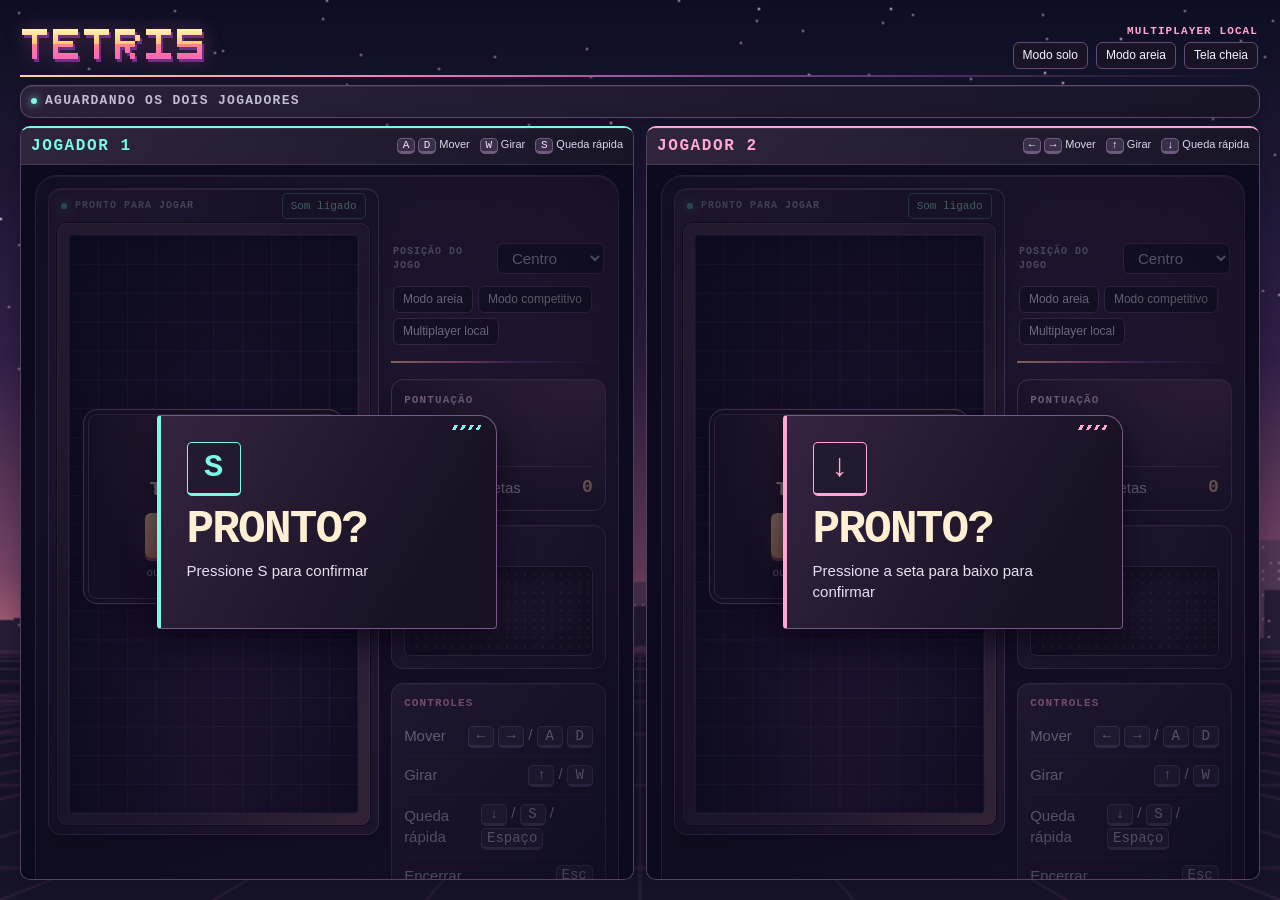
==== multiplayer.html @ 7e5f0b72 "asd" ====
<!DOCTYPE html>
<html lang="pt-BR">
<head>
  <meta charset="utf-8">
  <meta name="viewport" content="width=device-width, initial-scale=1">
  <title>Tetris multiplayer local</title>
  <link rel="stylesheet" href="tetris.css">
</head>
<body class="versus-page">
  <canvas id="skyline" aria-hidden="true"></canvas>
  <main class="arcade-shell versus-room">
    <header class="masthead">
      <h1 aria-label="Tetris"><canvas id="wordmark" width="188" height="35" aria-hidden="true">Tetris</canvas></h1>
      <div class="versus-mode">
        <h2>Multiplayer local</h2>
        <nav aria-label="Opções do multiplayer">
          <a id="solo-link" href="index.html">Modo solo</a>
          <a id="versus-mode-link" href="?areia">Modo areia</a>
          <button id="fullscreen-toggle" type="button" hidden>Tela cheia</button>
        </nav>
      </div>
    </header>
    <div class="card versus-match">
      <div class="status" id="match-status" role="status" data-state="loading">Carregando tabuleiros…</div>
    </div>
    <div class="versus-players">
      <section class="versus-player" aria-labelledby="player-one">
        <div class="card versus-controls">
          <h2 id="player-one">Jogador 1</h2>
          <div class="versus-keys"><span><kbd>A</kbd> <kbd>D</kbd> Mover</span><span><kbd>W</kbd> Girar</span><span><kbd>S</kbd> Queda rápida</span></div>
        </div>
        <div class="versus-field">
          <iframe title="Tabuleiro do jogador 1" allow="autoplay" tabindex="-1" inert></iframe>
          <div class="ready-overlay" hidden>
            <div class="ready-card">
              <kbd class="ready-key">S</kbd>
              <strong class="ready-title">Pronto?</strong>
              <span class="ready-instruction">Pressione S para confirmar</span>
            </div>
          </div>
        </div>
      </section>
      <section class="versus-player" aria-labelledby="player-two">
        <div class="card versus-controls">
          <h2 id="player-two">Jogador 2</h2>
          <div class="versus-keys"><span><kbd>←</kbd> <kbd>→</kbd> Mover</span><span><kbd>↑</kbd> Girar</span><span><kbd>↓</kbd> Queda rápida</span></div>
        </div>
        <div class="versus-field">
          <iframe title="Tabuleiro do jogador 2" allow="autoplay" tabindex="-1" inert></iframe>
          <div class="ready-overlay" hidden>
            <div class="ready-card">
              <kbd class="ready-key">↓</kbd>
              <strong class="ready-title">Pronto?</strong>
              <span class="ready-instruction">Pressione a seta para baixo para confirmar</span>
            </div>
          </div>
        </div>
      </section>
    </div>
  </main>
  <script src="wordmark.js"></script>
  <script src="skyline.js"></script>
  <script src="lateral-controls.js"></script>
  <script>
    drawWordmark(document.getElementById('wordmark'));
    const skyline = document.getElementById('skyline');
    drawSkyline(skyline);
    window.addEventListener('resize', () => drawSkyline(skyline));
    const boards = Array.from(document.querySelectorAll('iframe'));
    const sandMatch = new URLSearchParams(location.search).has('areia');
    if (sandMatch) {
      document.title = 'Tetris · Multiplayer de areia';
      document.querySelector('.versus-mode h2').textContent = 'Multiplayer de areia';
      document.getElementById('solo-link').href = 'index.html?areia';
      const modeLink = document.getElementById('versus-mode-link');
      modeLink.href = 'multiplayer.html';
      modeLink.textContent = 'Modo clássico';
    }
    const players = boards.map(board => board.closest('.versus-player'));
    const status = document.getElementById('match-status');
    const readyOverlays = players.map(player => player.querySelector('.ready-overlay'));
    const confirmed = [false, false];
    const fullscreen = document.getElementById('fullscreen-toggle');
    if (document.fullscreenEnabled) {
      fullscreen.hidden = false;
      fullscreen.addEventListener('click', async () => {
        try {
          if (document.fullscreenElement) await document.exitFullscreen();
          else await document.documentElement.requestFullscreen();
        } catch {
          fullscreen.textContent = 'Tentar tela cheia novamente';
        }
      });
      document.addEventListener('fullscreenchange', () => {
        fullscreen.textContent = document.fullscreenElement ? 'Sair da tela cheia' : 'Tela cheia';
      });
    }
    const controls = [
      {KeyA: 'LEFT', KeyD: 'RIGHT', KeyW: 'UP', KeyS: 'hard-drop'},
      {ArrowLeft: 'LEFT', ArrowRight: 'RIGHT', ArrowUp: 'UP', ArrowDown: 'hard-drop'}
    ];
    const lateralControls = boards.map(board => createLateralControls(action => {
      board.contentWindow.postMessage({type: 'tetris-move', action}, '*');
    }));
    let loaded = 0;
    let playing = false;
    let round = 0;

    boards.forEach(board => {
      board.addEventListener('load', () => {
        if (++loaded === boards.length) {
          showReadyOverlays();
          status.textContent = 'Aguardando os dois jogadores';
          status.dataset.state = 'ready';
        }
      }, {once: true});
      board.src = sandMatch ? 'index.html?versus&areia' : 'index.html?versus';
    });

    function showReadyOverlays() {
      readyOverlays.forEach((overlay, player) => {
        confirmed[player] = false;
        overlay.hidden = false;
        overlay.classList.remove('is-ready');
        overlay.querySelector('.ready-title').textContent = 'Pronto?';
      });
    }

    function startMatch() {
      playing = true;
      readyOverlays.forEach(overlay => { overlay.hidden = true; });
      players.forEach(player => player.classList.remove('is-winner'));
      status.textContent = 'Partida em andamento';
      status.dataset.state = 'playing';
      round++;
      boards.forEach(board => board.contentWindow.postMessage({type: 'tetris-start', round}, '*'));
    }

    document.addEventListener('keydown', event => {
      if (loaded !== boards.length || event.ctrlKey || event.altKey || event.metaKey) return;
      const player = controls.findIndex(keys => Object.hasOwn(keys, event.code));
      if (player === -1) return;
      const action = controls[player][event.code];
      if (!playing && action !== 'hard-drop') return;
      event.preventDefault();
      if (action === 'hard-drop' && event.repeat) return;
      if (!playing) {
        if (confirmed[player]) return;
        confirmed[player] = true;
        readyOverlays[player].classList.add('is-ready');
        readyOverlays[player].querySelector('.ready-title').textContent = 'Pronto!';
        status.textContent = 'Jogador ' + (player + 1) + ' pronto. Aguardando o outro jogador.';
        status.dataset.state = 'ready';
        if (confirmed.every(Boolean)) startMatch();
        return;
      }
      if (action === 'LEFT' || action === 'RIGHT') {
        lateralControls[player].press(event, action);
        return;
      }
      boards[player].contentWindow.postMessage({type: 'tetris-move', action}, '*');
    });

    window.addEventListener('message', event => {
      if (!playing || event.data?.type !== 'tetris-loss' || event.data.round !== round) return;
      const loser = boards.findIndex(board => board.contentWindow === event.source);
      if (loser === -1) return;
      const winner = 1 - loser;
      playing = false;
      lateralControls.forEach(control => control.clear());
      players[winner].classList.add('is-winner');
      boards[winner].contentWindow.postMessage({type: 'tetris-stop'}, '*');
      status.textContent = 'Jogador ' + (winner + 1) + ' venceu!';
      status.dataset.state = 'finished';
      showReadyOverlays();
    });
  </script>
</body>
</html>
---- tetris.css ----
:root {
  color-scheme: dark;
  --cyan: #7ef7e8;
  --pink: #ffa9d2;
  --gold: #ffe0a3;
  --muted: #b3a9c9;
  --mono: "Lucida Console", "Courier New", monospace;
}
* { box-sizing: border-box; }
body { margin: 0; min-height: 100vh; display: flow-root; font: 15px/1.4 Helvetica, Arial, sans-serif; color: #f8f3ff; background: #110d27; }
#skyline { position: fixed; inset: 0; width: 100%; height: 100%; z-index: -1; pointer-events: none; }
#tetris {
  width: min(calc(100% - 36px), clamp(500px, calc(50vh + 190px), 750px));
  margin: clamp(12px, 2.5vh, 32px) auto;
  padding: clamp(12px, 2vw, 24px);
}
.arcade-shell {
  border: 1px solid #765886; border-radius: 22px;
  background: radial-gradient(ellipse at top right, #47284d, transparent 52%), linear-gradient(150deg, #292037, #171326 62%, #22182e);
  box-shadow: inset 0 1px #f1c6f448, inset 0 -5px #0c0a15, 0 24px 70px #070311a8;
}
#tetris[data-position="left"] { margin-left: min(1vw, 16px); margin-right: auto; }
#tetris[data-position="right"] { margin-right: min(1vw, 16px); margin-left: auto; }
.masthead { display: flex; position: relative; align-items: center; justify-content: space-between; gap: 12px; padding: 4px 2px 18px; margin-bottom: 16px; }
.masthead::after { content: ""; position: absolute; bottom: 0; left: 0; right: 0; height: 2px; background: linear-gradient(90deg, #fed596, #ef78b8 32%, #6c4584 58%, transparent); }
h1 { width: min(55%, 280px); margin: 0; }
#wordmark { width: 100%; display: block; image-rendering: pixelated; filter: drop-shadow(0 0 9px #ee719f40); }
.position-menu { display: grid; gap: 4px; }
.position-menu label, h2, .status, summary { font: bold 11px/1.4 var(--mono); letter-spacing: .1em; text-transform: uppercase; }
.position-menu label, summary { color: var(--muted); }
select, button { font: inherit; cursor: pointer; }
.position-menu select { color: #eee7ff; background: #191425; border: 1px solid #604b75; border-radius: 6px; padding: 5px 10px; }
.console { display: grid; grid-template-columns: minmax(0, 1.35fr) minmax(0, 1fr); align-items: start; gap: clamp(10px, 2vw, 22px); }
.cabinet { padding: 0 8px 9px; border: 1px solid #74567f; border-radius: 12px; background: linear-gradient(120deg, #513454, #241b33 38%, #372640); box-shadow: inset 0 1px #efb6df65, 0 3px 0 #100c18, 0 9px 20px #08061070; }
.screen-bar { display: flex; justify-content: space-between; align-items: center; gap: 5px; padding: 4px; }
#sound {
  flex: none; padding: 5px 8px; border: 1px solid #78627f; border-radius: 5px;
  color: #e8e0ee; background: #261e31; font: 11px/1.3 var(--mono);
}
#sound[aria-pressed="true"] { color: #aff6df; border-color: #517d79; }
#sound:hover { background: #393042; }
.marquee-frame {
  --rail: clamp(12px, 1.25vw, 18px);
  position: relative;
  padding: var(--rail);
  border-radius: 9px;
  background: linear-gradient(135deg, #61445b, #332336 43%, #49314a 80%, #714e58);
  box-shadow: inset 0 0 0 1px #b785884d, 0 0 0 1px #100d1b;
}
#marquee-lights {
  position: absolute;
  inset: calc(var(--rail) / 2);
  pointer-events: none;
}
#marquee-lights i {
  position: absolute;
  width: calc(var(--rail) * .66);
  aspect-ratio: 1;
  transform: translate(-50%, -50%);
  border-radius: 50%;
  background: radial-gradient(circle at 36% 30%, #fff5e2 3%, var(--lamp) 36%, #5e394f 88%);
  box-shadow: 0 1px 2px #100b17, 0 0 0 1px #251b29;
  opacity: .65;
}
.celebrating .marquee-frame {
  background: linear-gradient(125deg, #ad7050, #ab527b, #6b6980);
  box-shadow: 0 0 8px #ffb17e, 0 0 23px #ff82ba7a, inset 0 0 0 1px #ffe0b1;
}
.celebrating.combo-lit .marquee-frame {
  background: linear-gradient(125deg, #ffd78c, #c85b96 50%, #9d88df);
  box-shadow: 0 0 6px #ffe5b0, 0 0 18px #ff9fb0, 0 0 34px #c562c27a;
}
.celebrating #marquee-lights i {
  opacity: 1;
  background: radial-gradient(circle, #fffbe9 22%, var(--lamp) 67%, #ce8c77);
  box-shadow: 0 0 4px 1px var(--lamp), 0 0 10px 3px var(--lamp);
  animation: casino-chase 1.2s ease-in-out var(--delay) 2;
}
@keyframes casino-chase {
  0%, 100% { opacity: 1; transform: translate(-50%, -50%) scale(1.12); }
  52% { opacity: .42; transform: translate(-50%, -50%) scale(.85); }
}
.score-pulse #marquee-lights i {
  animation: score-light 300ms ease-out var(--score-delay);
}
@keyframes score-light {
  0%, 100% { opacity: .65; }
  28% {
    opacity: 1;
    transform: translate(-50%, -50%) scale(1.2);
    box-shadow: 0 0 4px 1px var(--lamp), 0 0 9px var(--lamp);
  }
}
@media (prefers-reduced-motion: reduce) {
  .celebrating #marquee-lights i, .score-pulse #marquee-lights i { animation: none; }
}
.status { display: flex; align-items: center; gap: 8px; color: #c4bcd3; font-size: 10px; }
.status::before { content: ""; width: 6px; height: 6px; background: var(--cyan); border-radius: 100%; box-shadow: 0 0 8px #42ffe4; }
.well { overflow: hidden; position: relative; border-radius: 4px; box-shadow: 0 0 0 1px #4f4265;
  background-color: #100d20;
  background-image: linear-gradient(90deg, #baa4e024 1px, transparent 1px), linear-gradient(#baa4e024 1px, transparent 1px), radial-gradient(ellipse at bottom, #301a40, transparent 78%);
  background-size: 10% 5%, 10% 5%, cover;
}
#canvas { display: block; width: 100%; height: auto; aspect-ratio: 1 / 2; }
.well::after {
  content: ""; position: absolute; inset: 0; pointer-events: none; border-radius: inherit;
  box-shadow: inset 0 2px 10px #07051488, inset 0 0 0 1px #80749344;
}
#clear-effects { position: absolute; inset: 0; pointer-events: none; }
.clear-callout {
  position: absolute; left: 50%; z-index: 1; white-space: nowrap;
  padding: .24em .6em; border-radius: 4px;
  color: #fff0ba; background: #231326ed;
  border: 1px solid #cb9465; box-shadow: 0 0 12px #f1a76450;
  font: bold clamp(13px, 1.9vw, 24px)/1.1 var(--mono);
  letter-spacing: .03em; text-transform: uppercase;
  animation: reward-rise 900ms ease-out both;
}
.combo-lit .clear-callout { border-color: #f6a6d1; color: #ffdaed; }
.combo-lit .sand-combo-callout {
  display: grid;
  justify-items: center;
  gap: 4px;
  padding: .4em .75em;
  border-color: #ffd895;
  border-radius: 8px;
  background: linear-gradient(145deg, #502a49, #21132b);
  color: #fff1c8;
  font-size: clamp(12px, 5vw, 34px);
  box-shadow: 0 0 24px #f6a6d16b;
  animation-duration: 1050ms;
}
.sand-combo-callout span { color: #ffe0a3; font-size: .55em; }
@keyframes reward-rise {
  0% { opacity: 0; transform: translate(-50%, 4px) scale(.86); }
  18% { opacity: 1; transform: translate(-50%, -4px) scale(1.05); }
  60% { opacity: 1; transform: translate(-50%, -8px); }
  100% { opacity: 0; transform: translate(-50%, -24px); }
}
#clear-effects i {
  position: absolute; width: 10%; height: 5%;
}
#clear-effects .sand-sweep {
  width: 100%;
  height: 2px;
  background: #fff1c8;
  box-shadow: 0 0 9px 2px var(--piece-color);
  transform-origin: left center;
  animation: sand-sweep 460ms ease-out both;
}
@keyframes sand-sweep {
  0% { transform: scaleX(0); opacity: 0; }
  48% { transform: scaleX(1); opacity: .95; }
  100% { transform: scaleX(1); opacity: 0; }
}
#clear-effects .sand-sweep-vertical {
  width: 2px;
  height: 100%;
  transform-origin: center top;
  animation-name: sand-sweep-vertical;
}
#clear-effects .sand-sweep-reverse { transform-origin: right center; }
#clear-effects .sand-sweep-vertical.sand-sweep-reverse { transform-origin: center bottom; }
@keyframes sand-sweep-vertical {
  0% { transform: scaleY(0); opacity: 0; }
  48% { transform: scaleY(1); opacity: .95; }
  100% { transform: scaleY(1); opacity: 0; }
}
#clear-effects .sand-dust {
  width: 4px;
  height: 4px;
  border-radius: 50%;
  background: var(--piece-color);
  box-shadow: 0 0 7px var(--piece-color), 4px 4px 0 -1px var(--piece-color), -4px -3px 0 -1px var(--piece-color);
  animation: sand-dust 450ms ease-out backwards;
}
@keyframes sand-dust {
  0% { opacity: .85; transform: scale(.65); }
  19% { opacity: 1; transform: translateY(-4px) scale(1.45); }
  100% { opacity: 0; transform: translate(var(--drift), var(--lift)) scale(.2); }
}
.drop-trail {
  background: linear-gradient(to bottom, transparent, var(--piece-color));
  border-radius: 0 0 20% 20%;
  transform-origin: bottom center;
  animation: drop-streak 230ms cubic-bezier(.16,.75,.23,1) both;
}
@keyframes drop-streak {
  from { opacity: .56; transform: scale(.74, 1); }
  to { opacity: 0; transform: scale(.88, .04); }
}
.drop-impact {
  background: radial-gradient(ellipse at center, #fff9, transparent 65%);
  border-bottom: 2px solid var(--piece-color);
  box-shadow: 0 3px 8px var(--piece-color);
  transform-origin: bottom center;
  animation: drop-impact 180ms ease-out both;
}
@keyframes drop-impact {
  from { opacity: .9; transform: scale(.8, .35); }
  to { opacity: 0; transform: scale(1.5, .8); }
}
.clear-sweep {
  background: linear-gradient(90deg, transparent, var(--piece-color), transparent);
  transform-origin: center;
  animation: clear-sweep 240ms ease-out both;
}
@keyframes clear-sweep {
  from { opacity: .8; transform: scale(.12, .7); }
  to { opacity: 0; transform: scale(1, .15); }
}
.lock-glint {
  border: 2px solid var(--piece-color);
  box-shadow: inset 0 3px 0 #fff8, 0 0 7px var(--piece-color);
  animation: settle 180ms ease-out both;
}
@keyframes settle {
  from { opacity: .85; transform: translateY(-6%); }
  to { opacity: 0; transform: translateY(0); }
}
.clear-fragment {
  border: 1px solid #fff9; border-radius: 2px;
  background: linear-gradient(145deg, #fff9, transparent 55%), var(--piece-color);
  animation: scatter 460ms ease-out both;
}
@keyframes scatter {
  0% { opacity: .95; transform: scale(.96); }
  24% { opacity: 1; transform: translateY(-8%) scale(.83); box-shadow: 0 0 8px var(--piece-color); }
  70% { opacity: .85; }
  100% { opacity: 0; transform: translate(var(--drift), -150%) rotate(var(--spin)) scale(.15); }
}
#start {
  position: absolute; top: 47%; left: 5%; right: 5%; transform: translateY(-50%);
  padding: clamp(15px, 3vh, 28px) 8px; text-align: center;
  border: 1px solid #95708c; border-radius: 14px;
  background: radial-gradient(ellipse at 50% 0, #583348, transparent 70%), #1a1428;
  box-shadow: inset 0 0 0 4px #1c1526, inset 0 0 0 5px #624258, 0 12px 30px #080511b0;
}
.arcade-stick {
  position: relative; display: block; margin: 0 auto 10px; width: 53px; height: 37px;
  background: linear-gradient(135deg, #95ede5, #659db0) 0 100% / 100% 6px no-repeat,
              linear-gradient(90deg, #786690, #ece1ed 50%, #786690) 13px 19px / 5px 14px no-repeat,
              linear-gradient(#ffcf8a, #e69779) 36px 27px / 10px 5px no-repeat;
  filter: drop-shadow(0 2px 0 #513952);
}
.arcade-stick::before {
  content: ""; position: absolute; top: 0; left: 5px; width: 21px; height: 21px;
  border-radius: 50%; background: radial-gradient(circle at 32% 25%, #ffdeec 0 8%, #ff97c0 17%, #e95892 53%, #8c3568 83%);
}
#prompt { display: block; font: 900 clamp(20px, 3vw, 34px)/1.15 var(--mono); letter-spacing: -.07em; text-transform: uppercase; color: #fff0d4; }
button { border: 0; touch-action: manipulation; }
.arcade-play { padding: 12px 20px; border: 0; border-radius: 6px; color: #261728; background: linear-gradient(#ffdc9a, #ffab79); box-shadow: 0 3px #aa5a60, 0 4px 20px #e889572b; font-weight: 800; }
#play { margin: 12px auto 8px; }
.arcade-play:hover:not(:disabled) { filter: brightness(1.12); }
.arcade-play:active:not(:disabled), .touch button:active { transform: translateY(2px); }
:focus-visible { outline: 3px solid var(--cyan); outline-offset: 3px; }
#start small { display: block; color: var(--muted); font: 11px var(--mono); }
#start kbd { font-size: 10px; border-bottom-width: 2px; }
#menu { display: grid; gap: 14px; }
.card { border: 1px solid #604a70; border-radius: 12px; padding: clamp(12px, 2vw, 21px); background: linear-gradient(135deg, #342641, #20192d); box-shadow: inset 0 1px #ffffff13, 0 3px 10px #09061335; }
h2 { margin: 0 0 12px; color: var(--pink); }
.scoring { background: radial-gradient(ellipse at top right, #61405a, transparent 72%), #251a32; border-color: #765473; }
.scoring h2 { color: #dfbfd8; }
#line-bonus {
  color: #ffe3a2;
  font: bold clamp(11px, 1.3vw, 15px)/1.3 var(--mono);
}
#line-bonus:not(:empty) { margin-top: 8px; }
.celebrating .scoring {
  border-color: #ffd895;
  box-shadow: 0 0 16px #ffc76455;
  background: linear-gradient(120deg, #4e3538, #392337);
}
.celebrating #score { color: #ffe8aa; text-shadow: 0 0 14px #fbc26588; }
#score { display: block; font: bold clamp(30px, 4vw, 55px)/1 var(--mono); font-variant-numeric: tabular-nums; letter-spacing: -.06em; color: var(--gold); text-shadow: 0 0 12px #f8ac6355; }
.row-count, .controls div { display: flex; justify-content: space-between; align-items: center; gap: 4px; }
.row-count { margin-top: 16px; padding-top: 10px; border-top: 1px solid #604660; color: #ded0e8; }
.row-count b { color: #ffcf93; font: bold 18px var(--mono); }
#upcoming { display: block; width: 100%; height: 90px; border-radius: 6px; background: radial-gradient(#56415d 1px, transparent 1px) center / 9px 9px, radial-gradient(ellipse, #302137, #191421); box-shadow: inset 0 0 0 1px #5c4767, inset 0 2px 10px #100b17aa; }
.controls div { margin-top: 7px; color: #ded5ea; }
.controls div + div { border-top: 1px solid #ad85c023; padding-top: 7px; }
kbd, .touch button { color: #f1e8ff; background: #3b304b; border: 1px solid #715a82; border-bottom-width: 3px; border-radius: 5px; }
kbd { display: inline-block; min-width: 26px; padding: 1px 5px; text-align: center; font: 14px var(--mono); }
details { margin-top: 18px; }
summary { width: fit-content; cursor: pointer; font-size: 10px; }
#stats { margin-top: 8px; }
.touch { display: none; }
#hard-drop {
  color: #281a27; font: bold 13px var(--mono);
  background: linear-gradient(#ffde99, #ffad7e); border-color: #ac6a65;
}
@media (min-width: 581px) {
  #tetris {
    display: grid;
    grid-template-columns: minmax(0, 1fr) clamp(195px, calc(8vh + 158px), 270px);
    grid-template-rows: auto auto 1fr auto;
    grid-template-areas: "board head" "board panel" "board stats" "touch touch";
    column-gap: clamp(12px, 2vw, 24px);
    width: min(calc(100% - 28px), calc(50vh + 280px), 930px);
    padding: clamp(12px, 1.4vw, 20px);
    margin-top: clamp(8px, 1.4vh, 18px);
    margin-bottom: clamp(8px, 1.4vh, 18px);
  }
  .console { display: contents; }
  .cabinet { grid-area: board; align-self: start; }
  .masthead { grid-area: head; display: grid; gap: 12px; }
  h1 { width: 100%; }
  .position-menu { grid-template-columns: auto 1fr; align-items: center; gap: 8px; }
  .position-menu label { font-size: 10px; }
  #menu { grid-area: panel; }
  details { grid-area: stats; align-self: start; }
  .touch { grid-area: touch; margin-top: 10px; }
}
@media (pointer: coarse), (max-width: 580px) {
  .touch { display: grid; grid-column: 1 / -1; grid-template-columns: repeat(4, minmax(0, 1fr)) minmax(65px, 1.5fr); gap: 5px; }
  .touch button { font-size: 22px; min-height: 44px; }
  .controls, #start small { display: none; }
}
@media (max-width: 580px) {
  #tetris { width: calc(100% - 20px); padding: 10px; margin-top: 12px; border-radius: 14px; }
  .console { grid-template-columns: minmax(0, 1fr); gap: 8px; }
  .cabinet {
    grid-row: 2; justify-self: center;
    width: 100%; max-width: max(215px, calc(50svh - 92px));
  }
  .masthead { margin-bottom: 12px; padding-bottom: 10px; }
  .position-menu label, h2, .status { font-size: 9px; }
  #sound { padding: 5px; font-size: 10px; }
  .cabinet { padding: 0 4px 5px; }
  .arcade-stick { margin-bottom: 5px; }
  .card { padding: 9px; }
  #menu { grid-row: 1; grid-template-columns: minmax(0, 1.6fr) minmax(0, 1fr); gap: 8px; }
  #menu h2 { margin-bottom: 4px; }
  .scoring { position: relative; }
  #line-bonus:not(:empty) { position: absolute; inset: auto 6px 7px; margin: 0; padding: 2px; background: #392337; }
  #score { font-size: clamp(25px, 7vw, 33px); }
  #upcoming { height: 45px; }
  .row-count { margin-top: 4px; padding-top: 3px; font-size: 12px; }
  .row-count b { font-size: 14px; }
  #play { padding: 10px 13px; }
}
.solo-mode { display: flex; flex-wrap: wrap; gap: 5px; }
.solo-mode a, .versus-room a { color: var(--cyan); }
@media (max-width: 580px) {
  #tetris .masthead { flex-wrap: wrap; }
}
.versus-page #skyline { z-index: 0; }
.versus-room {
  position: relative;
  width: 100%;
  height: 100dvh;
  min-height: 760px;
  margin: 0;
  padding: clamp(8px, 2vw, 20px);
  border-radius: 0;
  border: 0;
  background: transparent;
  box-shadow: none;
  display: flex;
  flex-direction: column;
}
.versus-room .masthead { display: flex; margin-bottom: 8px; padding-bottom: 8px; }
.versus-room h1 { width: clamp(86px, 24vw, 188px); }
.versus-mode { text-align: right; }
.versus-mode h2 { margin: 0 0 3px; }
.versus-mode nav { display: flex; align-items: center; justify-content: flex-end; gap: 8px; }
.solo-mode a, .versus-mode nav a, #fullscreen-toggle {
  display: inline-block;
  padding: 5px 9px; border-radius: 6px;
  border: 1px solid #604b75; background: #191425; color: inherit;
  font-size: 12px; line-height: 1.25; text-decoration: none; white-space: nowrap;
}
#fullscreen-toggle[hidden] { display: none; }
.solo-mode a:hover, .versus-mode nav a:hover, #fullscreen-toggle:hover { border-color: var(--pink); }
.versus-room :focus-visible { outline: 2px solid var(--cyan); outline-offset: 3px; }
.versus-match {
  display: flex; align-items: center; justify-content: space-between; gap: 8px;
  margin-bottom: 8px; padding: 6px 10px;
  background: linear-gradient(110deg, #2b203b, #171426);
}
#match-status { font-size: clamp(10px, 1.4vw, 13px); }
#match-status::before { flex: 0 0 6px; background: #837792; box-shadow: none; }
#match-status[data-state="ready"]::before,
#match-status[data-state="playing"]::before { background: var(--cyan); box-shadow: 0 0 8px var(--cyan); }
#match-status[data-state="finished"] { color: #ffe0a3; }
#match-status[data-state="finished"]::before { background: #ffe0a3; box-shadow: 0 0 8px #ffe0a3; }
.versus-players { flex: 1; min-height: 0; display: grid; grid-template-columns: repeat(2, minmax(0, 1fr)); gap: clamp(4px, 1vw, 12px); }
.versus-player {
  --player-color: var(--cyan);
  display: flex; flex-direction: column; min-width: 0; min-height: 0;
  border: 1px solid #53435f; border-top: 2px solid var(--player-color); border-radius: 10px;
  background: linear-gradient(#160f2c70, #100d2528); overflow: hidden;
  box-shadow: 0 4px 22px #09061355;
}
.versus-player:nth-child(2) { --player-color: var(--pink); }
.versus-player.is-winner { border-color: var(--player-color); box-shadow: 0 0 14px var(--player-color); }
.versus-controls {
  display: flex; align-items: center; flex-wrap: wrap; justify-content: space-between; gap: 4px 10px;
  padding: 7px 10px; border: 0; border-radius: 0; border-bottom: 1px solid #ffffff1c;
  background: linear-gradient(120deg, #30253d, #181527);
}
.versus-controls h2 { margin: 0; color: var(--player-color); font-size: clamp(11px, 1.4vw, 16px); }
.versus-keys { display: flex; flex-wrap: wrap; gap: 3px 10px; color: #ded4eb; font-size: 11px; }
.versus-keys span { white-space: nowrap; }
.versus-keys kbd { min-width: 18px; padding: 0 3px; font-size: 11px; }
.versus-field { position: relative; flex: 1; min-height: 0; }
.versus-field iframe {
  display: block; width: 100%; height: 100%;
  border: 0; pointer-events: none;
}
.ready-overlay:not([hidden]) {
  position: absolute; inset: 0;
  display: grid; place-items: center;
  padding: clamp(4px, 2vw, 20px);
  background: radial-gradient(ellipse at center, #19102c72, #0c0a1dc9);
}
.ready-card {
  position: relative; display: grid; justify-items: start; align-content: center; gap: 7px;
  width: min(100%, 340px); padding: clamp(12px, 2vw, 26px);
  border: 1px solid #765b84; border-left: 4px solid var(--player-color);
  border-radius: 4px 18px 4px 4px;
  background: linear-gradient(120deg, #342440, #191225 75%);
  box-shadow: 0 14px 32px #070513af;
}
.ready-card::after {
  content: ""; position: absolute; top: 9px; right: 12px; width: 34px; height: 5px;
  background: repeating-linear-gradient(118deg, transparent 0 4px, var(--player-color) 4px 7px);
}
.ready-key {
  display: grid; place-items: center; width: clamp(34px, 5vw, 54px); aspect-ratio: 1;
  padding: 0; margin-bottom: 4px; border-color: var(--player-color); color: var(--player-color);
  background: #221a2e; font: bold clamp(20px, 3vw, 32px)/1 var(--mono);
}
.ready-title {
  font: 900 clamp(18px, 4.5vw, 46px)/1 var(--mono);
  letter-spacing: -.04em; text-transform: uppercase; color: #fff0d4;
}
.ready-instruction { color: #e8dff2; font-size: clamp(11px, 2.4vw, 15px); }
.ready-instruction { min-height: 2.8em; }
.ready-overlay.is-ready .ready-card { border-color: var(--player-color); }
.ready-overlay.is-ready .ready-title { color: var(--player-color); }
.ready-overlay.is-ready .ready-instruction { visibility: hidden; }
.ready-overlay.is-ready .ready-key { background: var(--player-color); color: #1a1428; }
.versus-board { background: transparent; }
.versus-board #skyline { display: none; }
.versus-board #tetris {
  --versus-sidebar: clamp(64px, 19vw, 128px);
  width: min(100%, calc(62.5vh + var(--versus-sidebar) + 4px));
  display: block;
  margin: 0 auto;
  padding: 6px;
  border: 0;
  background: transparent;
  box-shadow: none;
}
.versus-board .console {
  display: grid;
  grid-template: "board panel" auto / minmax(0, 1fr) var(--versus-sidebar);
  gap: 4px;
}
.versus-board .cabinet { grid-area: board; max-width: none; padding: 0 4px 5px; }
.versus-board #canvas { aspect-ratio: 5 / 8; }
.versus-board .screen-bar { display: none; }
.versus-board #menu { grid-area: panel; display: grid; align-content: start; gap: 5px; }
.versus-board .card { min-width: 0; padding: clamp(4px, 1.4vw, 9px); }
.versus-board #menu h2 { overflow-wrap: anywhere; }
.versus-board #score { font-size: clamp(10px, 5vw, 24px); }
.versus-board #line-bonus:not(:empty) { position: static; overflow-wrap: anywhere; }
.versus-board .row-count {
  flex-wrap: wrap; gap: 2px 5px;
  margin-top: 7px; padding-top: 5px;
}
@media (max-width: 300px) {
  .versus-board #tetris { width: 100%; padding: 3px; }
  .versus-board .console { grid-template: "board" auto "panel" auto / minmax(0, 1fr); }
  .versus-board .cabinet { max-width: calc(62.5vh - 54px); }
  .versus-board #menu { display: grid; grid-template-columns: minmax(0, 1fr) minmax(0, .7fr); gap: 4px; }
  .versus-board #upcoming { height: 30px; }
}
@media (max-width: 620px) {
  .versus-room {
    min-height: clamp(450px, calc(100vw + 160px), 760px);
    padding-inline: 4px;
  }
}
.versus-board .masthead, .versus-board details, .versus-board .touch,
.versus-board .controls, .versus-board #sound, .versus-board #start { display: none; }
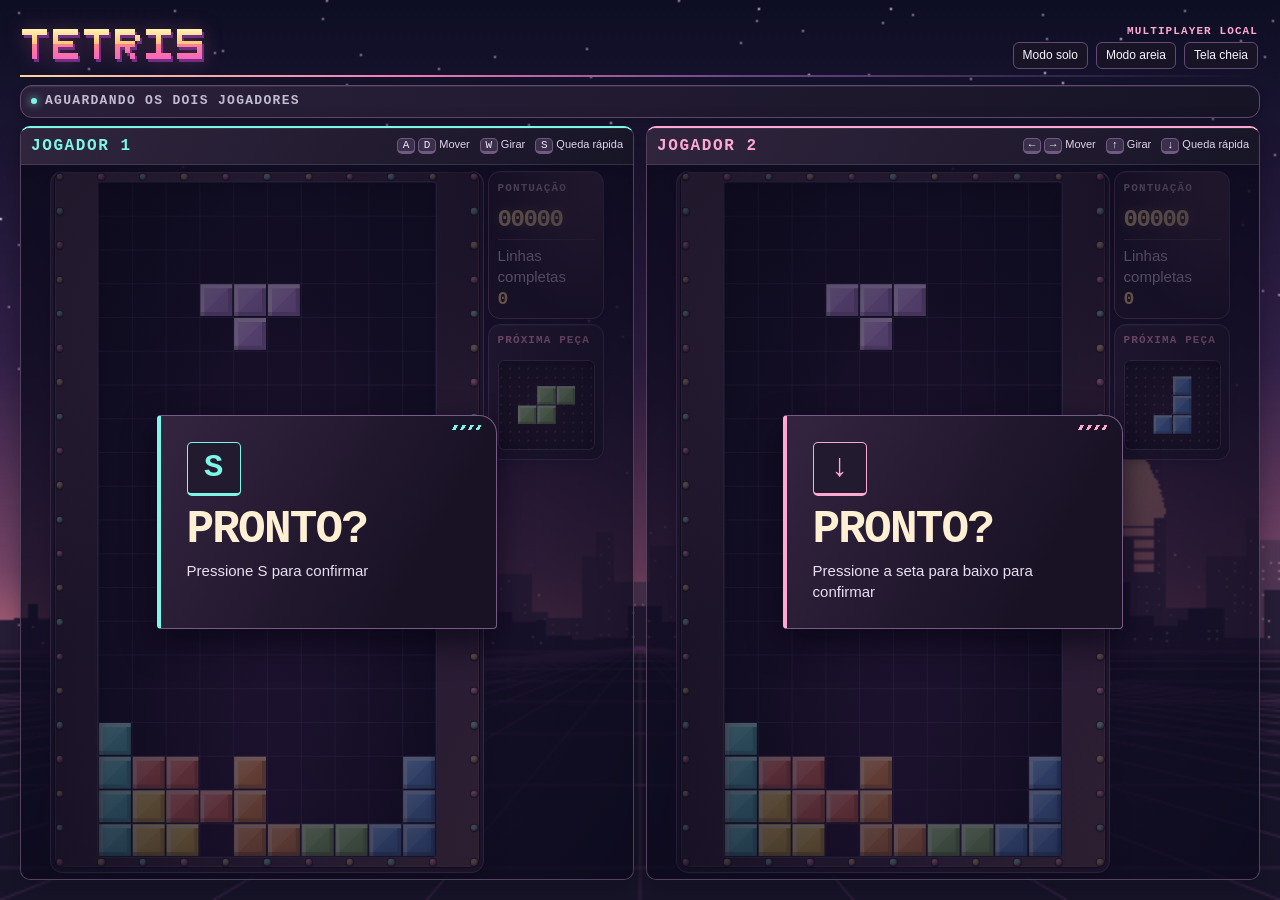
==== commit 4e3166e2: "Fianalizado" ====
--- a/multiplayer.html
+++ b/multiplayer.html
@@ -99,8 +99,8 @@
       {KeyA: 'LEFT', KeyD: 'RIGHT', KeyW: 'UP', KeyS: 'hard-drop'},
       {ArrowLeft: 'LEFT', ArrowRight: 'RIGHT', ArrowUp: 'UP', ArrowDown: 'hard-drop'}
     ];
-    const lateralControls = boards.map(board => createLateralControls(action => {
-      board.contentWindow.postMessage({type: 'tetris-move', action}, '*');
+    const lateralControls = boards.map(board => createLateralControls((action, allowWrap) => {
+      board.contentWindow.postMessage({type: 'tetris-move', action, allowWrap}, '*');
     }));
     let loaded = 0;
     let playing = false;
--- a/tetris.css
+++ b/tetris.css
@@ -276,6 +276,8 @@
 .row-count, .controls div { display: flex; justify-content: space-between; align-items: center; gap: 4px; }
 .row-count { margin-top: 16px; padding-top: 10px; border-top: 1px solid #604660; color: #ded0e8; }
 .row-count b { color: #ffcf93; font: bold 18px var(--mono); }
+#combo-goal { margin-top: 10px; color: #ded0e8; font: 11px/1.4 var(--mono); }
+#combo-progress { display: block; width: 100%; height: 6px; margin-top: 4px; accent-color: var(--cyan); }
 #upcoming { display: block; width: 100%; height: 90px; border-radius: 6px; background: radial-gradient(#56415d 1px, transparent 1px) center / 9px 9px, radial-gradient(ellipse, #302137, #191421); box-shadow: inset 0 0 0 1px #5c4767, inset 0 2px 10px #100b17aa; }
 .controls div { margin-top: 7px; color: #ded5ea; }
 .controls div + div { border-top: 1px solid #ad85c023; padding-top: 7px; }
@@ -485,3 +487,62 @@
 }
 .versus-board .masthead, .versus-board details, .versus-board .touch,
 .versus-board .controls, .versus-board #sound, .versus-board #start { display: none; }
+
+/* Give the board the space left after the menus and controls are laid out. */
+body { min-height: 100dvh; }
+#tetris {
+  height: calc(100dvh - 12px);
+  margin-block: 6px;
+  padding: clamp(6px, 1.5vmin, 16px);
+}
+#tetris .cabinet {
+  display: flex;
+  flex-direction: column;
+  align-self: stretch;
+  min-height: 0;
+}
+#tetris .marquee-frame {
+  --rail: clamp(5px, 1.6vmin, 12px);
+  flex: 1;
+  min-height: 0;
+  container-type: size;
+}
+#tetris .well {
+  height: min(100cqh, 200cqw);
+  width: auto;
+  aspect-ratio: 1 / 2;
+  margin-inline: auto;
+}
+#tetris #canvas { height: 100%; }
+#tetris .masthead { gap: 6px; margin-bottom: 6px; padding-bottom: 8px; }
+#tetris details { position: relative; margin-top: 0; }
+#performance-panel { position: absolute; bottom: 100%; right: 0; z-index: 2; }
+.versus-room { min-height: 0; }
+.versus-mode nav { flex-wrap: wrap; }
+.versus-board #tetris { height: 100dvh; margin-block: 0; }
+.versus-board .console { height: 100%; grid-template-rows: minmax(0, 1fr); }
+
+@media (max-width: 580px) {
+  #tetris { display: grid; grid-template-rows: auto minmax(0, 1fr) auto; }
+  #tetris .masthead h1 { width: clamp(78px, 32vw, 150px); }
+  #tetris .solo-mode a { padding: 3px 5px; font-size: 11px; }
+  #tetris .console { grid-template-rows: auto minmax(0, 1fr) auto; gap: 5px; }
+  #tetris .cabinet { max-width: none; }
+  #tetris .touch { margin: 0; }
+  #tetris .card { padding: 5px 7px; }
+  #tetris #combo-goal { margin-top: 4px; }
+  .versus-board #tetris { display: block; }
+  .versus-board #tetris .console { grid-template-rows: minmax(0, 1fr); }
+  .versus-board #tetris .cabinet { width: 100%; }
+}
+
+@media (max-height: 650px) and (min-width: 581px) {
+  #tetris .card { padding-block: 5px; }
+  #tetris .controls { display: none; }
+  #tetris .row-count { margin-top: 4px; padding-top: 3px; }
+  #tetris #upcoming { height: 38px; }
+}
+
+@media (max-width: 300px) {
+  .versus-board #tetris .console { grid-template-rows: minmax(0, 1fr) auto; }
+}
